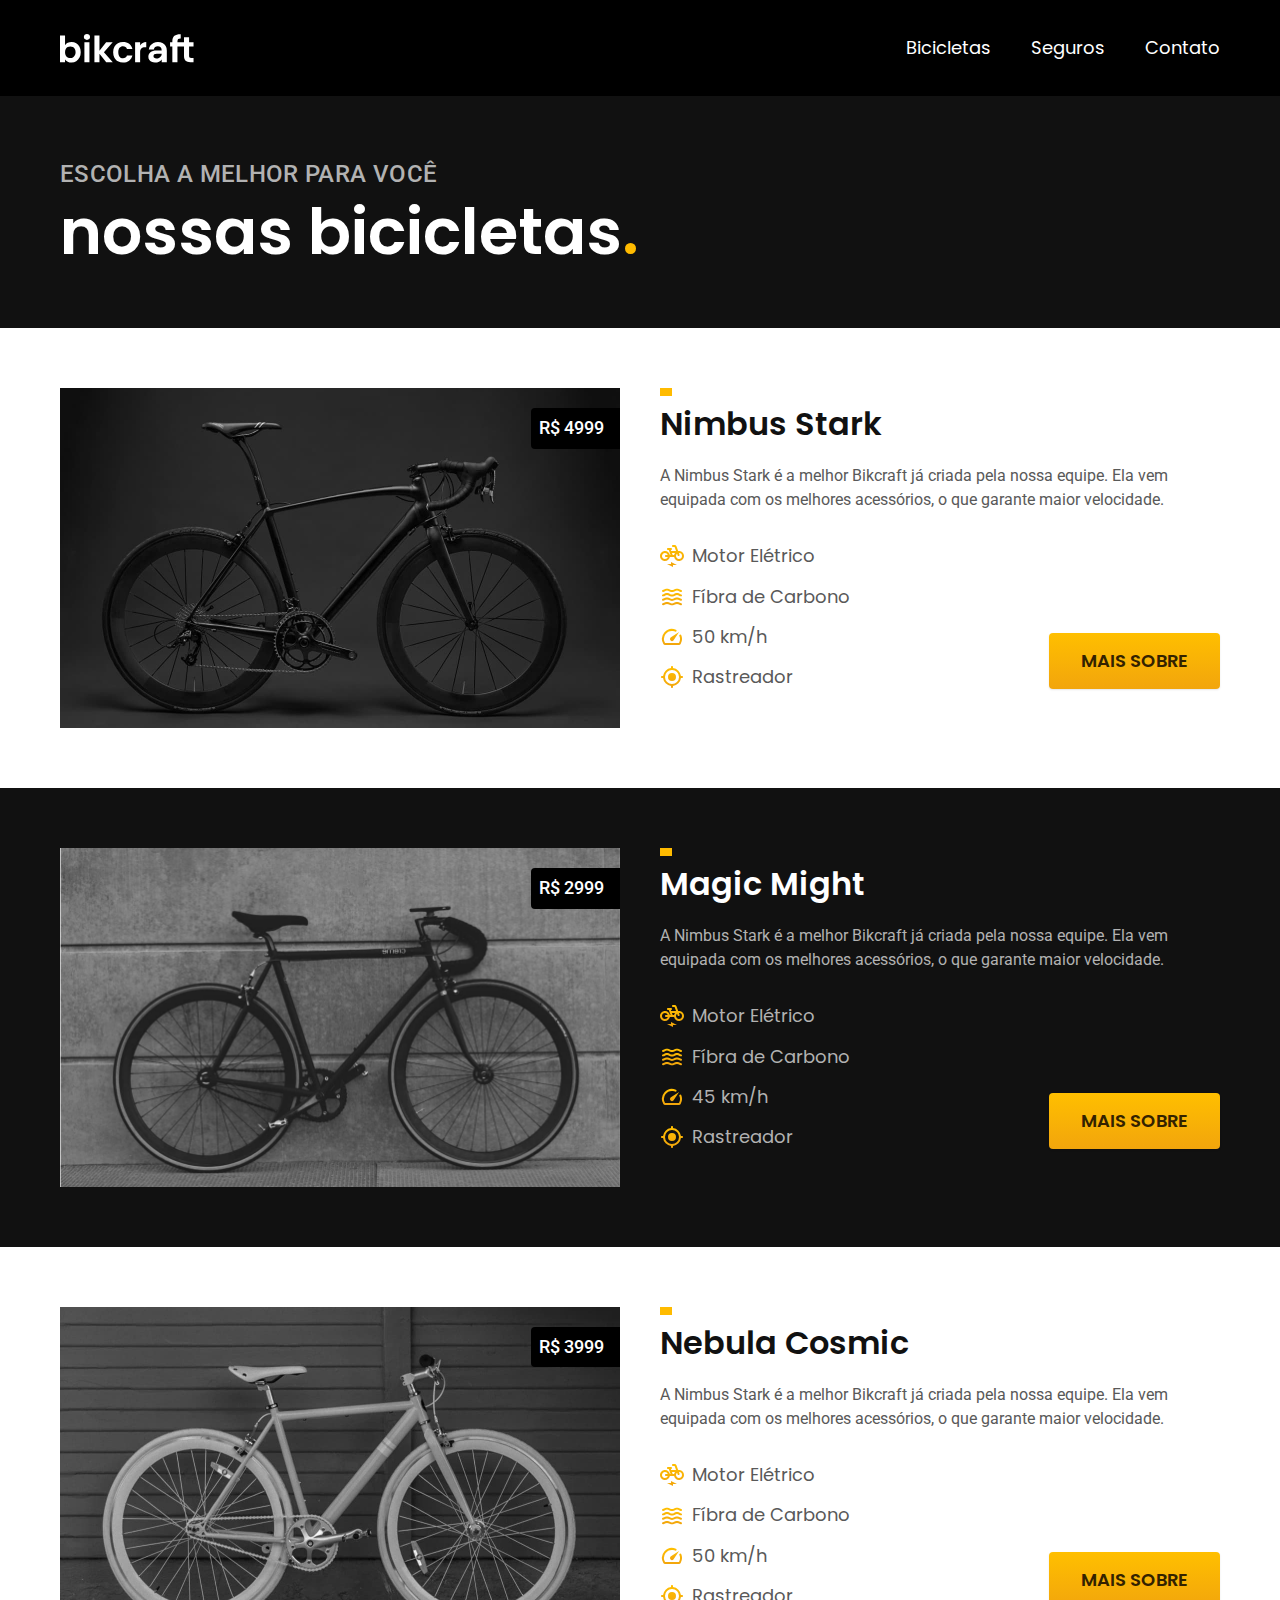
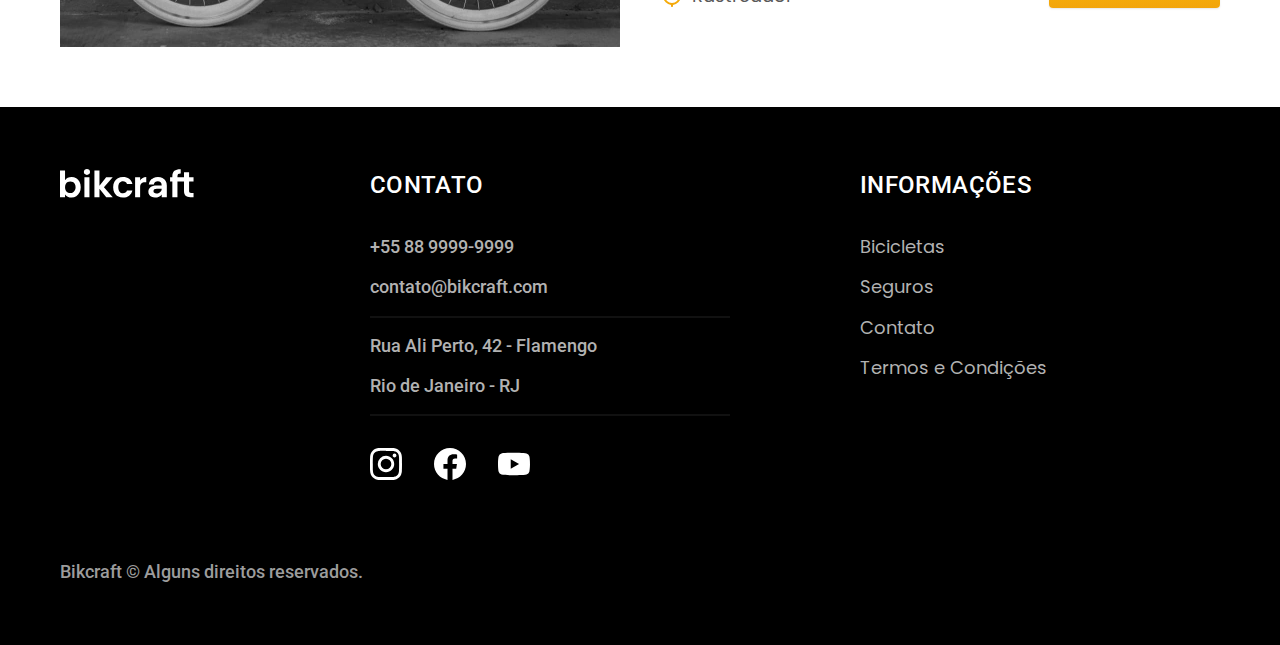
==== bicicletas.html @ f0f51349 "bicicletas" ====
<!DOCTYPE html>
<html lang="pt-br">

<head>
  <meta charset="UTF-8">
  <meta name="viewport" content="width=device-width, initial-scale=1.0">
  <title>Bicicletas | Bikcraft - Bicicletas Elétricas</title>
  <meta name="description" content="Termos e condições">
  <link rel="stylesheet" href="css/style.css">

  <link rel="preconnect" href="https://fonts.googleapis.com">
  <link rel="preconnect" href="https://fonts.gstatic.com" crossorigin>
  <link href="https://fonts.googleapis.com/css2?family=Merriweather:ital,wght@1,900&family=Poppins:wght@400;600&family=Roboto:wght@400;500&display=swap" rel="stylesheet">

</head>

<body id="bicicletas">
  <header class="header-bg">
    <div class="header container">
      <a href="./">
        <img src="./img/bikcraft.svg" alt="bikcraft">
      </a>

      <nav aria-label="primaria">
        <ul class="header-menu font-1-m cor-0">
          <li><a href="./bicicletas.html">Bicicletas</a></li>
          <li><a href="./seguros.html">Seguros</a></li>
          <li><a href="./contato.html">Contato</a></li>
        </ul>
      </nav>
    </div>
  </header>

  <main>
    <div class="titulo-bg">
      <div class="titulo container">
        <p class="font-2-l-b cor-5">Escolha a melhor para você</p>
        <h1 class="font-1-xxl cor-0">nossas bicicletas<span class="cor-p1">.</span></h1>
      </div>
    </div>


    <div class="bicicletas container">
      <div class="bicicletas-imagem">
        <img src="./img/bicicletas/nimbus.jpg" alt="bicicleta preta">
        <span class="font-2-m cor-0">R$ 4999</span>
      </div>
      <div class="bicicletas-conteudo">
        <h2 class="font-1-xl">Nimbus Stark</h2>
        <p class="font-2-s cor-8">A Nimbus Stark é a melhor Bikcraft já criada pela nossa equipe. Ela vem equipada com os melhores acessórios, o que garante maior velocidade. </p>
        <ul class="font-1-m cor-8">
          <li><img src="./img/icones/eletrica.svg" alt="">
            Motor Elétrico
          </li>
          <li><img src="./img/icones/carbono.svg" alt="">
            Fíbra de Carbono
          </li>
          <li><img src="./img/icones/velocidade.svg" alt="">
            50 km/h
          </li>
          <li><img src="./img/icones/rastreador.svg" alt="">
            Rastreador
          </li>
        </ul>
        <a class="botao seta" href="./bicicletas/nimbus.html">Mais Sobre</a>
      </div>
    </div>

    <div class="bicicletas-bg">
      <div class="bicicletas container">
        <div class="bicicletas-imagem">
          <img src="./img/bicicletas/magic.jpg" alt="bicicleta preta">
          <span class="font-2-m cor-0">R$ 2999</span>
        </div>
        <div class="bicicletas-conteudo">
          <h2 class="font-1-xl cor-0">Magic Might</h2>
          <p class="font-2-s cor-5">A Nimbus Stark é a melhor Bikcraft já criada pela nossa equipe. Ela vem equipada com os melhores acessórios, o que garante maior velocidade. </p>
          <ul class="font-1-m cor-5">
            <li><img src="./img/icones/eletrica.svg" alt="">
              Motor Elétrico
            </li>
            <li><img src="./img/icones/carbono.svg" alt="">
              Fíbra de Carbono
            </li>
            <li><img src="./img/icones/velocidade.svg" alt="">
              45 km/h
            </li>
            <li><img src="./img/icones/rastreador.svg" alt="">
              Rastreador
            </li>
          </ul>
          <a class="botao seta" href="./bicicletas/magic.html">Mais Sobre</a>
        </div>
      </div>
    </div>


    <div class="bicicletas container">
      <div class="bicicletas-imagem">
        <img src="./img/bicicletas/nebula.jpg" alt="bicicleta preta">
        <span class="font-2-m cor-0">R$ 3999</span>
      </div>
      <div class="bicicletas-conteudo">
        <h2 class="font-1-xl">Nebula Cosmic</h2>
        <p class="font-2-s cor-8">A Nimbus Stark é a melhor Bikcraft já criada pela nossa equipe. Ela vem equipada com os melhores acessórios, o que garante maior velocidade. </p>
        <ul class="font-1-m cor-8">
          <li><img src="./img/icones/eletrica.svg" alt="">
            Motor Elétrico
          </li>
          <li><img src="./img/icones/carbono.svg" alt="">
            Fíbra de Carbono
          </li>
          <li><img src="./img/icones/velocidade.svg" alt="">
            50 km/h
          </li>
          <li><img src="./img/icones/rastreador.svg" alt="">
            Rastreador
          </li>
        </ul>
        <a class="botao seta" href="./bicicletas/nebula.html">Mais Sobre</a>
      </div>
    </div>
  </main>

  <footer class="footer-bg">
    <div class="footer container">
      <img src="img/bikcraft.svg" alt="Bikcraft">
      <div class="footer-contato">
        <h3 class="font-2-l-b cor-0">Contato</h3>
        <ul class="font-2-m cor-5">
          <li><a href="tel:+558899999999">+55 88 9999-9999</a></li>
          <li><a href="mailto:contato@bikcraft.com">contato@bikcraft.com</a></li>
          <li>Rua Ali Perto, 42 - Flamengo</li>
          <li>Rio de Janeiro - RJ</li>
        </ul>
        <div class="footer-redes">
          <a href="./">
            <img src="img/redes/instagram.svg" alt="Instagram">
          </a>
          <a href="./">
            <img src="img/redes/facebook.svg" alt="Facebook">
          </a>
          <a href="./">
            <img src="img/redes/youtube.svg" alt="Youtube">
          </a>
        </div>
      </div>
      <div class="footer-informacoes">
        <h3 class="font-2-l-b cor-0">Informações</h3>
        <nav>
          <ul class="font-1-m cor-5">
            <li><a href="./bicicletas.html">Bicicletas</a></li>
            <li><a href="./seguros.html">Seguros</a></li>
            <li><a href="./contato.html">Contato</a></li>
            <li><a href="./termos.html">Termos e Condições</a></li>
          </ul>
        </nav>
      </div>
      <p class="footer-copy font-2-m cor-6">Bikcraft © Alguns direitos reservados.</p>
    </div>
  </footer>
</body>
---- css/style.css ----
@import "./global/global.css";
@import "./utilidades/tipografia.css";
@import "./utilidades/cores.css";

@import "./global/header.css";
@import "./global/footer.css";

/* Utilidades */
@import "./utilidades/componentes.css";

/* Home */
@import "./home/introducao.css";
@import "./home/tecnologia.css";
@import "./home/parceiros.css";
@import "./home/depoimento.css";

/* Bicicletas */
@import "bicicletas/bicicleta-lista.css";
@import "bicicletas/bicicletas.css";

/* Seguros */
@import "seguros/seguros.css";

/* Termos */
@import "termos/termos.css";
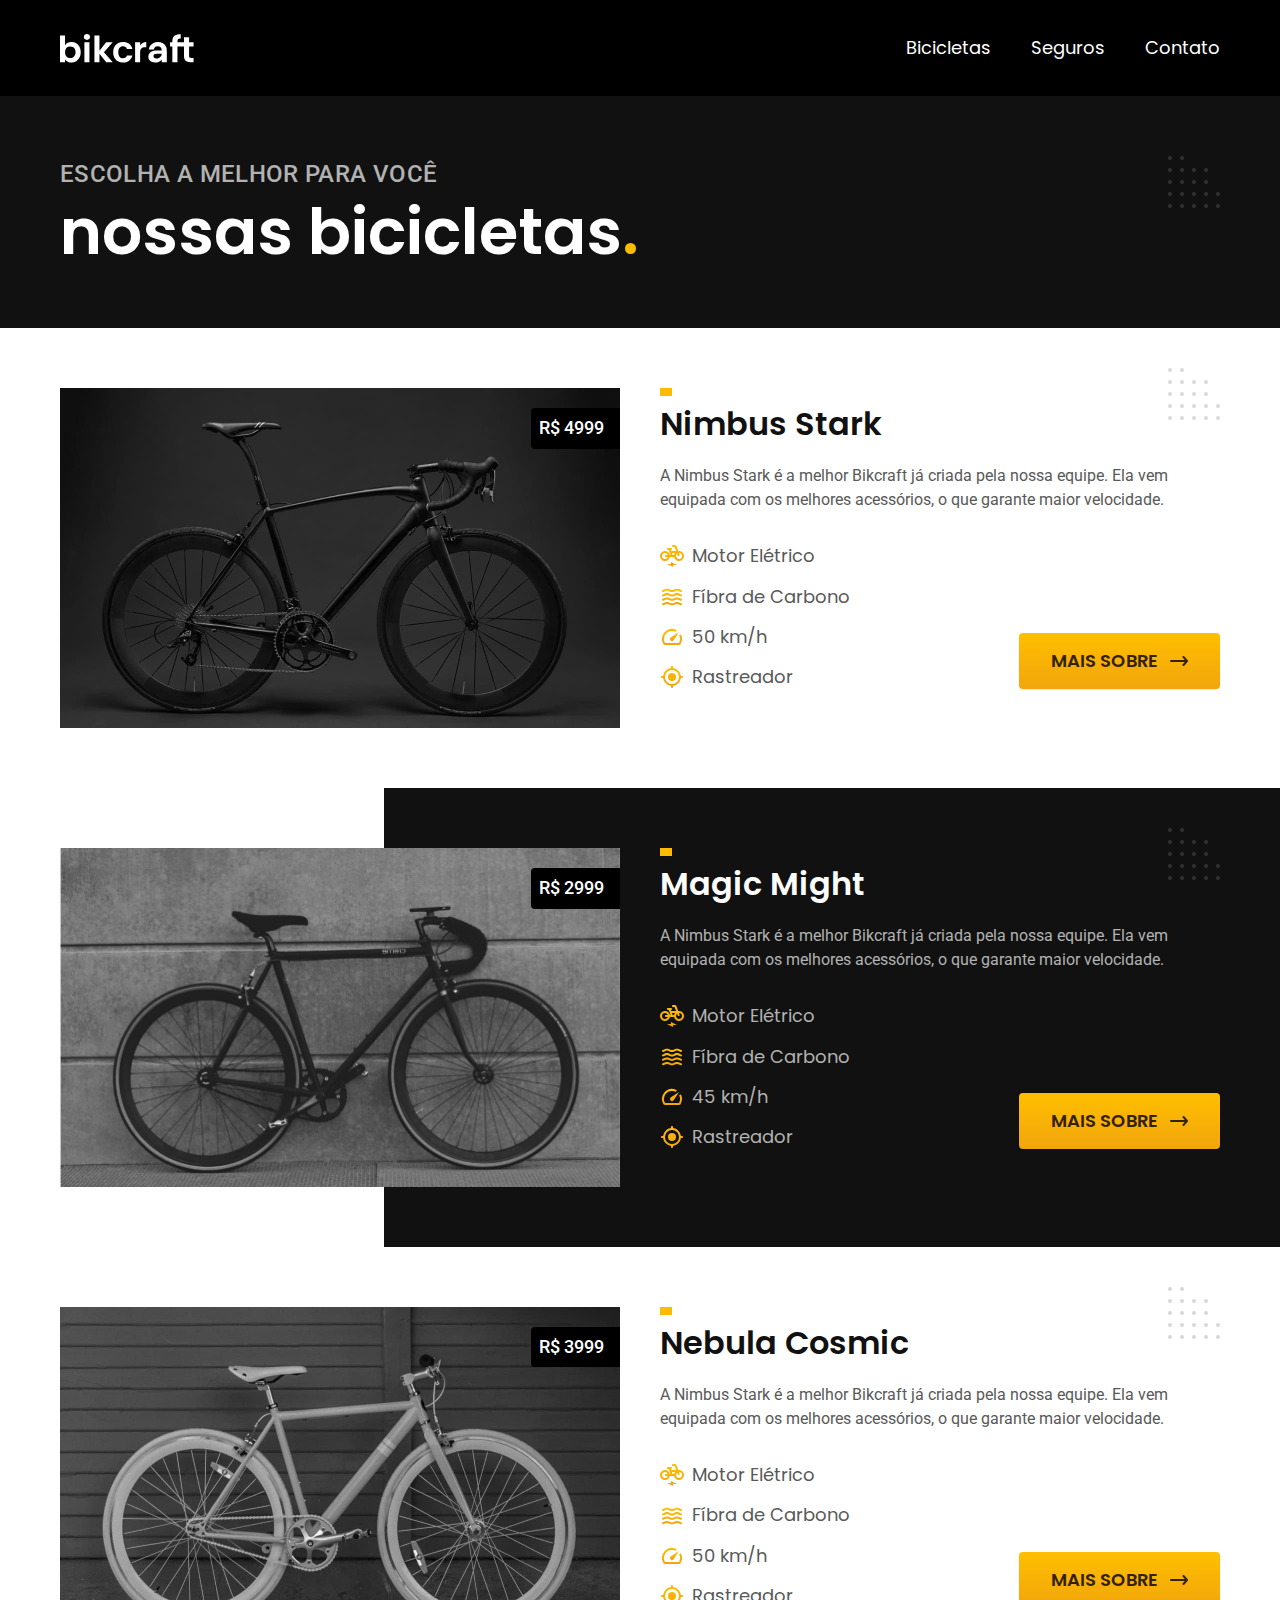
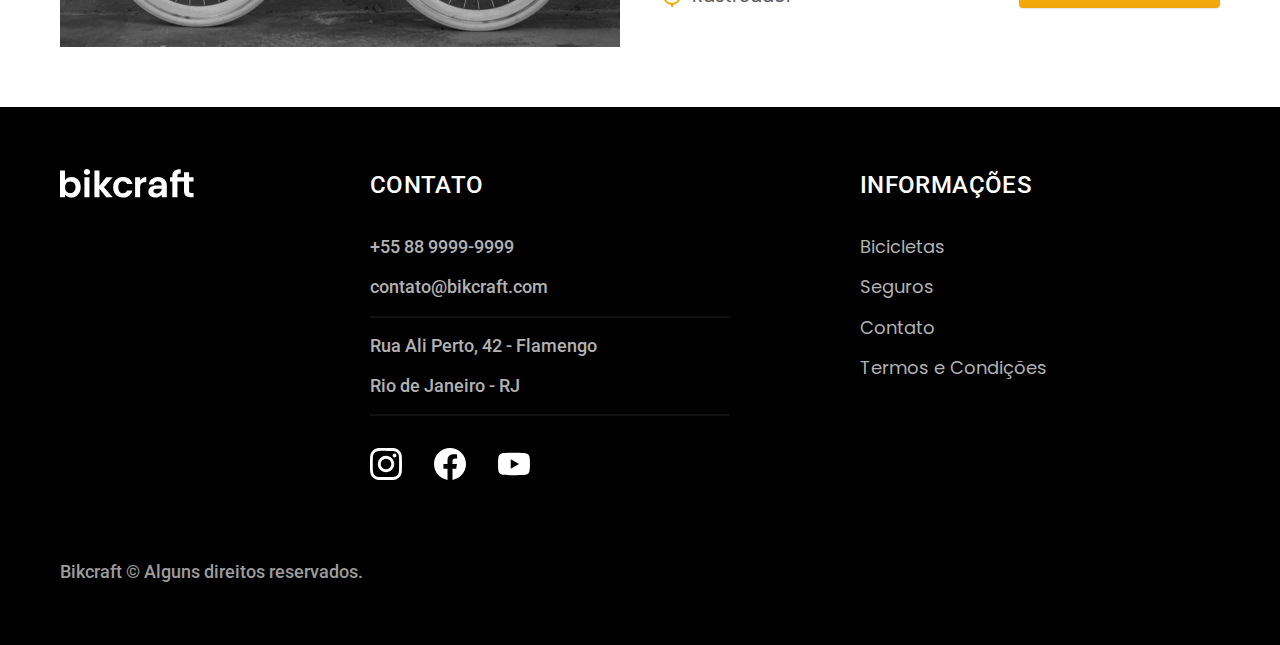
==== commit 522f6d04: "otimizações" ====
--- a/bicicletas.html
+++ b/bicicletas.html
@@ -6,6 +6,7 @@
   <meta name="viewport" content="width=device-width, initial-scale=1.0">
   <title>Bicicletas | Bikcraft - Bicicletas Elétricas</title>
   <meta name="description" content="Termos e condições">
+  <link rel="preload" href="/css/style.css" as="style">
   <link rel="stylesheet" href="css/style.css">
 
   <link rel="preconnect" href="https://fonts.googleapis.com">
--- a/css/style.css
+++ b/css/style.css
@@ -7,6 +7,7 @@
 
 /* Utilidades */
 @import "./utilidades/componentes.css";
+@import "./utilidades/formulario.css";
 
 /* Home */
 @import "./home/introducao.css";
@@ -18,8 +19,23 @@
 @import "bicicletas/bicicleta-lista.css";
 @import "bicicletas/bicicletas.css";
 
+/* Bicicleta */
+@import "bicicleta/bicicleta.css";
+@import "bicicleta/seguro.css";
+
+
 /* Seguros */
 @import "seguros/seguros.css";
+@import "seguros/vantagens.css";
+@import "seguros/perguntas.css";
+
+/* Contato */
+@import "contato/contato.css";
+@import "contato/lojas.css";
+
+/* Orçamento */
+@import "orcamento/orcamento.css";
+
 
 /* Termos */
 @import "termos/termos.css";
--- a/css/style.css
+++ b/css/style.css
@@ -7,6 +7,7 @@
 
 /* Utilidades */
 @import "./utilidades/componentes.css";
+@import "./utilidades/formulario.css";
 
 /* Home */
 @import "./home/introducao.css";
@@ -18,8 +19,23 @@
 @import "bicicletas/bicicleta-lista.css";
 @import "bicicletas/bicicletas.css";
 
+/* Bicicleta */
+@import "bicicleta/bicicleta.css";
+@import "bicicleta/seguro.css";
+
+
 /* Seguros */
 @import "seguros/seguros.css";
+@import "seguros/vantagens.css";
+@import "seguros/perguntas.css";
+
+/* Contato */
+@import "contato/contato.css";
+@import "contato/lojas.css";
+
+/* Orçamento */
+@import "orcamento/orcamento.css";
+
 
 /* Termos */
 @import "termos/termos.css";
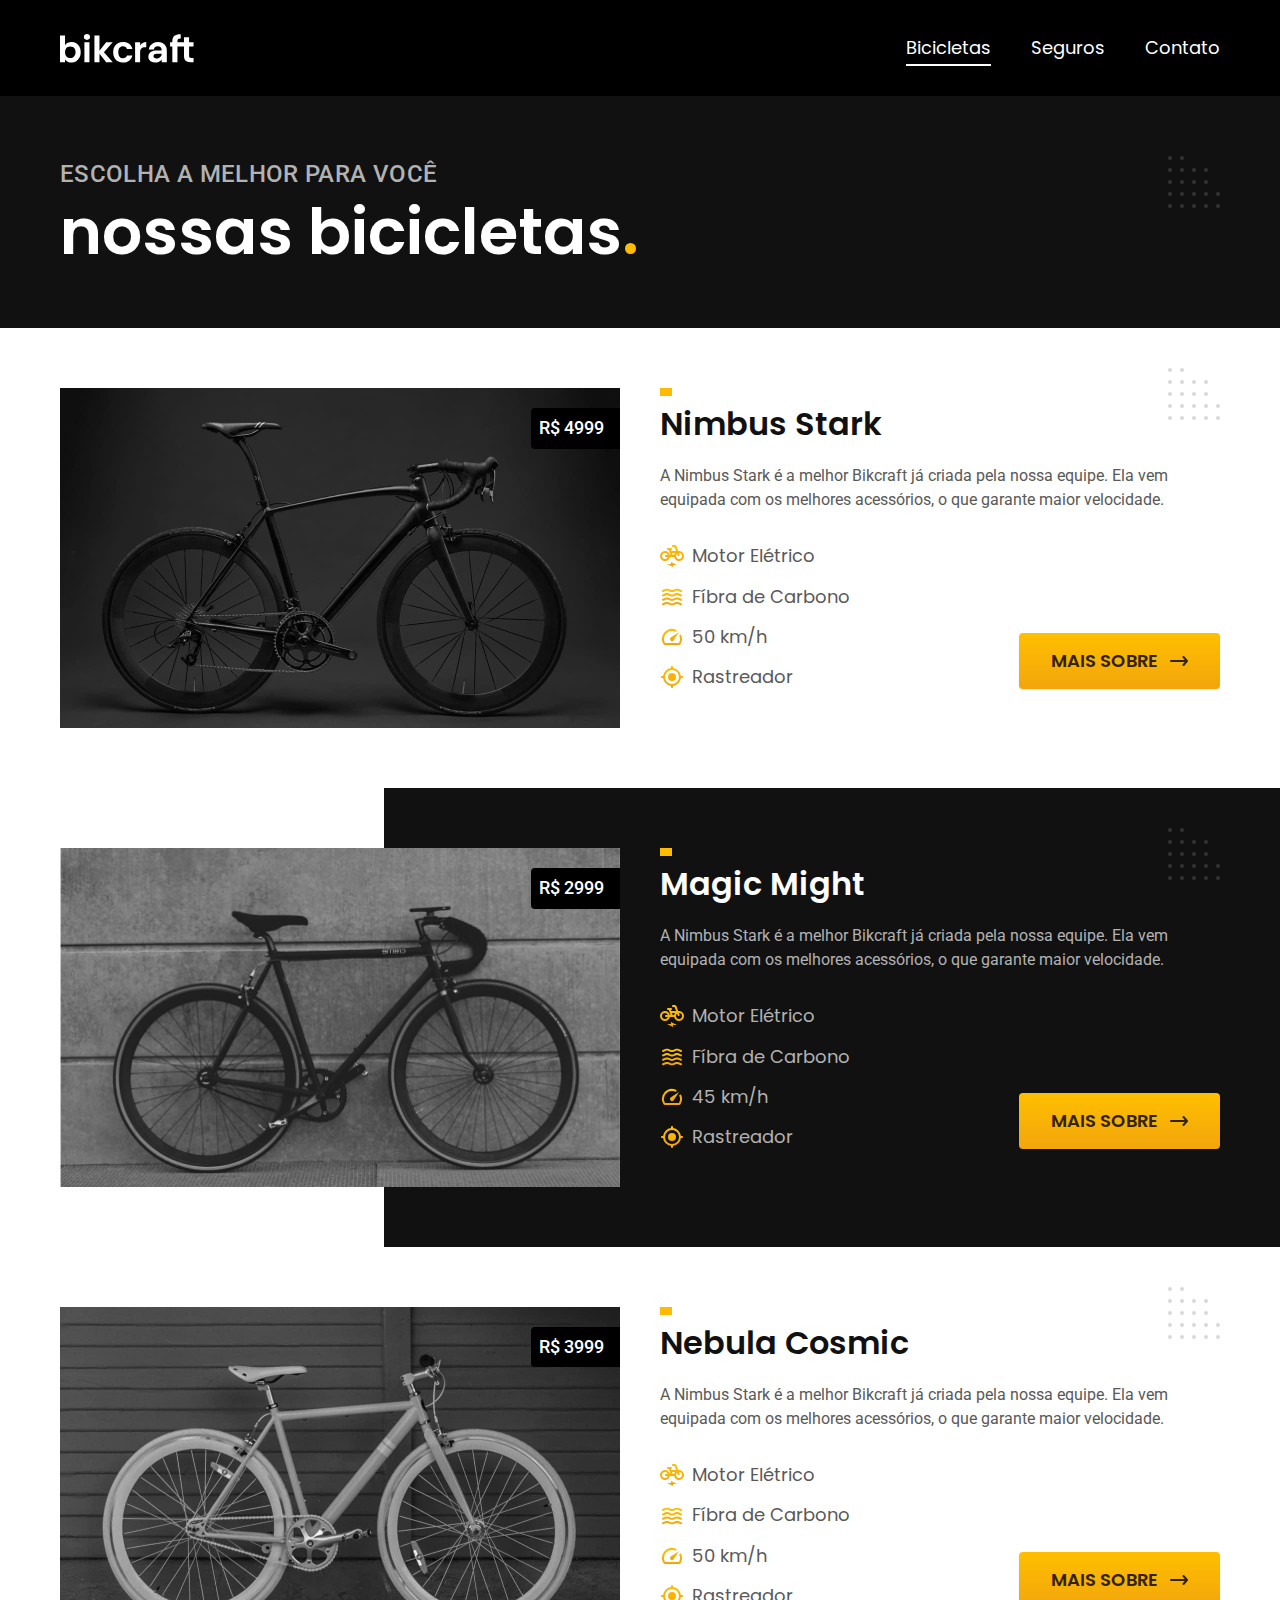
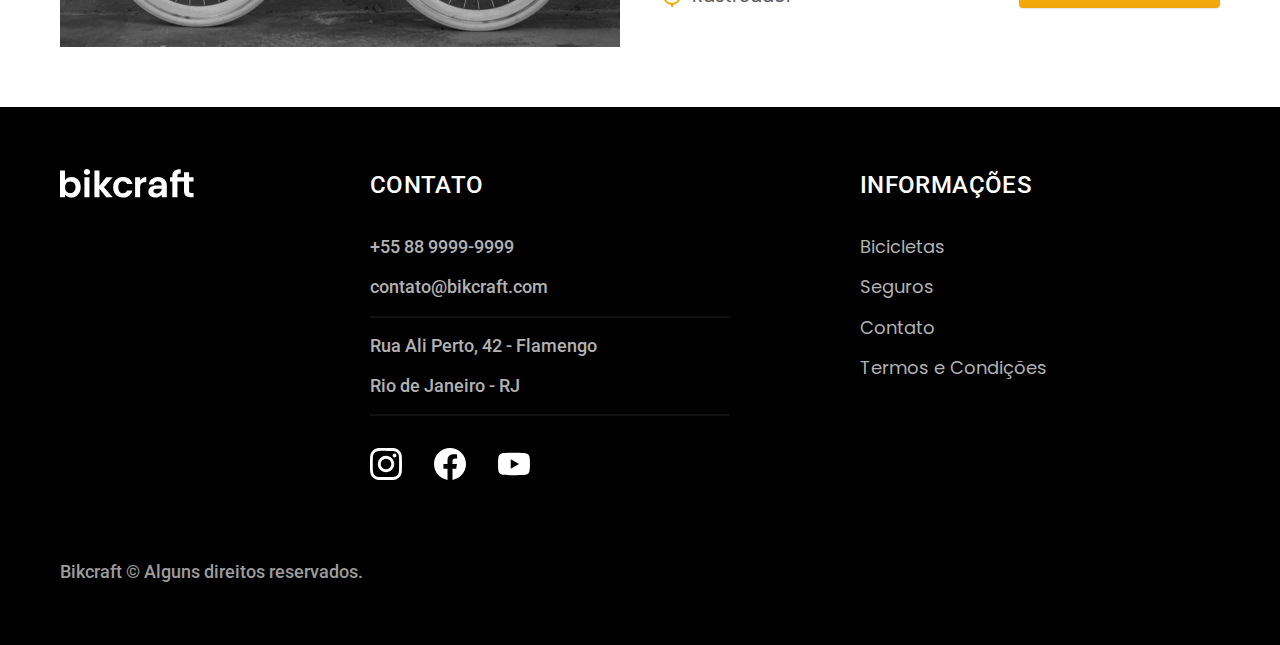
==== commit d34148d5: "menu-ativo-js" ====
--- a/bicicletas.html
+++ b/bicicletas.html
@@ -160,4 +160,7 @@
       <p class="footer-copy font-2-m cor-6">Bikcraft © Alguns direitos reservados.</p>
     </div>
   </footer>
-</body>+  <script src="./js/script.js"></script>
+</body>
+
+</html>